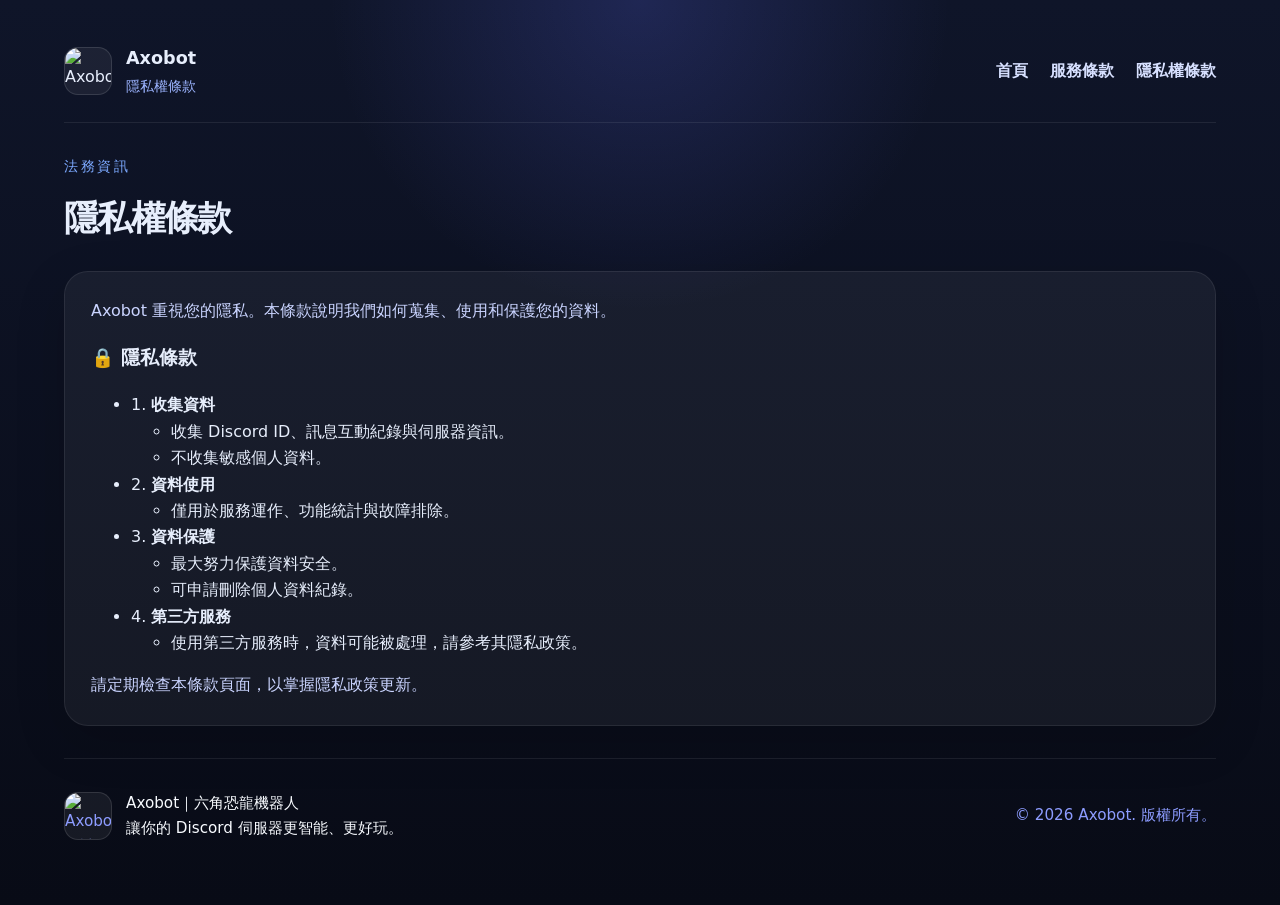
==== privacy.html @ b4e0b0f7 "Add files via upload" ====
<!DOCTYPE html>
<html lang="zh-Hant">
<head>
  <meta charset="UTF-8" />
  <meta name="viewport" content="width=device-width, initial-scale=1.0" />
  <title>隱私權條款 | Axobot</title>
  <meta name="description" content="Axobot 隱私權條款頁面。" />
  <link rel="icon" href="images/axo.png" />
  <link rel="stylesheet" href="style.css" />
</head>
<body>
  <div class="page-shell">
    <header class="site-header">
      <div class="header-brand">
        <img class="logo-icon" src="images/axo.png" alt="Axobot 標誌" />
        <div>
          <p class="brand-title">Axobot</p>
          <p class="brand-subtitle">隱私權條款</p>
        </div>
      </div>
      <nav class="site-nav">
        <a href="index.html">首頁</a>
        <a href="terms.html">服務條款</a>
        <a href="privacy.html">隱私權條款</a>
      </nav>
    </header>

    <main class="section">
      <div class="section-heading">
        <p class="section-eyebrow">法務資訊</p>
        <h2>隱私權條款</h2>
      </div>
      <div class="cta-card">
        <p>Axobot 重視您的隱私。本條款說明我們如何蒐集、使用和保護您的資料。</p>
        <h3>🔒 隱私條款</h3>
        <ul class="detail-list">
          <li>1. <strong>收集資料</strong>
            <ul>
              <li>收集 Discord ID、訊息互動紀錄與伺服器資訊。</li>
              <li>不收集敏感個人資料。</li>
            </ul>
          </li>
          <li>2. <strong>資料使用</strong>
            <ul>
              <li>僅用於服務運作、功能統計與故障排除。</li>
            </ul>
          </li>
          <li>3. <strong>資料保護</strong>
            <ul>
              <li>最大努力保護資料安全。</li>
              <li>可申請刪除個人資料紀錄。</li>
            </ul>
          </li>
          <li>4. <strong>第三方服務</strong>
            <ul>
              <li>使用第三方服務時，資料可能被處理，請參考其隱私政策。</li>
            </ul>
          </li>
        </ul>
        <p>請定期檢查本條款頁面，以掌握隱私政策更新。</p>
      </div>
    </main>

    <footer class="footer">
      <div class="footer-inner">
        <div class="footer-brand">
          <img class="footer-logo" src="images/axo.png" alt="Axobot 標誌" />
          <div>
            <p>Axobot｜六角恐龍機器人</p>
            <p>讓你的 Discord 伺服器更智能、更好玩。</p>
          </div>
        </div>
        <div class="footer-note">
          <p>© 2026 Axobot. 版權所有。</p>
        </div>
      </div>
    </footer>
  </div>
</body>
</html>
---- style.css ----
:root {
  color-scheme: dark;
  font-family: "Noto Sans TC", "Segoe UI", system-ui, sans-serif;
  background: #080b16;
  color: #e7eefc;
  line-height: 1.65;
}

* {
  box-sizing: border-box;
}

body {
  margin: 0;
  min-height: 100vh;
  background: radial-gradient(circle at top, rgba(97, 110, 255, 0.2), transparent 28%),
    linear-gradient(180deg, #0f1529 0%, #080b16 100%);
}

.page-shell {
  max-width: 1200px;
  margin: 0 auto;
  padding: 24px;
}

.site-header {
  display: flex;
  align-items: center;
  justify-content: space-between;
  gap: 16px;
  padding: 20px 0 24px;
  border-bottom: 1px solid rgba(255, 255, 255, 0.08);
}

.header-brand,
.footer-brand {
  display: flex;
  align-items: center;
  gap: 14px;
}

.logo-icon,
.footer-logo {
  width: 48px;
  height: 48px;
  border-radius: 14px;
  object-fit: cover;
  border: 1px solid rgba(255, 255, 255, 0.12);
  background: rgba(255, 255, 255, 0.06);
}

.brand-title {
  margin: 0;
  font-size: 1.1rem;
  font-weight: 700;
}

.brand-subtitle {
  margin: 2px 0 0;
  font-size: 0.88rem;
  color: #9cb4ff;
}

.site-nav {
  display: flex;
  gap: 22px;
  flex-wrap: wrap;
}

.site-nav a {
  color: #d7e0ff;
  text-decoration: none;
  font-weight: 600;
}

.site-nav a:hover {
  color: #ffffff;
}

.hero-section,
.section,
.footer {
  padding: 32px 0;
}

.hero-section {
  display: grid;
  grid-template-columns: 1.5fr 1fr;
  gap: 32px;
  align-items: center;
  padding-top: 40px;
}

.hero-copy {
  max-width: 680px;
}

.eyebrow,
.section-eyebrow {
  margin: 0 0 12px;
  color: #7ca9ff;
  text-transform: uppercase;
  letter-spacing: 0.2em;
  font-size: 0.85rem;
}

.hero-section h1,
.section-heading h2,
.highlight-copy h2,
.cta-card h2 {
  margin: 0;
  font-size: clamp(2rem, 2.7vw, 3.6rem);
  letter-spacing: -0.05em;
}

.hero-text,
.section-copy p,
.feature-card p,
.command-card p,
.highlight-item ul,
.cta-card p {
  color: #cad4ff;
  margin: 0;
  font-size: 1rem;
}

.hero-buttons,
.button-group {
  display: flex;
  flex-wrap: wrap;
  gap: 16px;
  margin-top: 28px;
}

.button {
  display: inline-flex;
  align-items: center;
  justify-content: center;
  padding: 14px 22px;
  border-radius: 999px;
  text-decoration: none;
  color: #fff;
  transition: transform 0.2s ease, box-shadow 0.2s ease, background-color 0.2s ease;
  font-weight: 600;
}

.button:hover {
  transform: translateY(-2px);
}

.button-primary {
  background: linear-gradient(135deg, #5f8bff, #7b61ff);
  box-shadow: 0 16px 36px rgba(106, 95, 255, 0.18);
}

.button-secondary {
  background: rgba(255, 255, 255, 0.08);
  border: 1px solid rgba(255, 255, 255, 0.12);
}

.hero-card,
.feature-card,
.command-card,
.highlight-item,
.cta-card {
  background: rgba(255, 255, 255, 0.05);
  border: 1px solid rgba(255, 255, 255, 0.08);
  border-radius: 24px;
  padding: 26px;
  box-shadow: 0 16px 50px rgba(0, 0, 0, 0.16);
}

.hero-card p,
.hero-card li,
.highlight-item li {
  color: #c6d0ff;
}

.hero-card ul,
.highlight-item ul,
.command-card ul {
  list-style: none;
  padding: 0;
  margin: 0;
}

.hero-card li,
.highlight-item li,
.command-card li {
  margin-bottom: 12px;
}

.section-heading {
  max-width: 760px;
  margin-bottom: 24px;
}

.feature-grid,
.highlight-grid,
.command-grid {
  display: grid;
  gap: 20px;
}

.feature-grid {
  grid-template-columns: repeat(2, minmax(0, 1fr));
}

.command-grid {
  grid-template-columns: repeat(2, minmax(0, 1fr));
}

.highlight-grid {
  grid-template-columns: repeat(3, minmax(0, 1fr));
}

.feature-card h3,
.command-card h3,
.highlight-item h3 {
  margin-top: 0;
  margin-bottom: 12px;
  color: #fff;
}

.highlight-item ul,
.command-card ul,
.usage-card ul {
  padding-left: 18px;
}

.highlight-item li,
.command-card li,
.usage-card li {
  margin-bottom: 10px;
}

.usage-grid {
  display: grid;
  gap: 20px;
  grid-template-columns: repeat(2, minmax(0, 1fr));
}

.usage-card {
  background: rgba(255, 255, 255, 0.05);
  border: 1px solid rgba(255, 255, 255, 0.08);
  border-radius: 24px;
  padding: 26px;
  box-shadow: 0 16px 50px rgba(0, 0, 0, 0.16);
}

.usage-card h3 {
  margin-top: 0;
  margin-bottom: 12px;
  color: #fff;
}

.section-cta {
  padding: 40px 0;
}

.footer {
  border-top: 1px solid rgba(255, 255, 255, 0.08);
  color: #8d9cff;
  font-size: 0.95rem;
  padding-bottom: 40px;
}

.footer-inner {
  display: flex;
  align-items: center;
  justify-content: space-between;
  gap: 18px;
  flex-wrap: wrap;
}

.footer-brand p {
  margin: 0;
  color: #f8fbff;
}

.footer-note {
  max-width: 560px;
}

.footer-note p {
  margin: 4px 0;
}

@media (max-width: 980px) {
  .hero-section {
    grid-template-columns: 1fr;
  }

  .feature-grid,
  .command-grid,
  .highlight-grid,
  .usage-grid {
    grid-template-columns: 1fr;
  }

  .site-header {
    align-items: flex-start;
  }

  .site-nav {
    width: 100%;
    justify-content: flex-start;
    gap: 14px;
  }
}

@media (max-width: 640px) {
  .page-shell {
    padding: 16px;
  }

  .site-header {
    flex-direction: column;
    align-items: stretch;
    padding-bottom: 16px;
  }

  .site-nav {
    justify-content: space-between;
    gap: 12px;
    flex-wrap: wrap;
    margin-top: 12px;
  }

  .hero-section,
  .section,
  .footer {
    padding: 20px 0;
  }

  .hero-card,
  .feature-card,
  .command-card,
  .highlight-item,
  .cta-card {
    padding: 22px;
  }

  .hero-buttons,
  .button-group {
    flex-direction: column;
  }

  .hero-copy {
    max-width: 100%;
  }

  .site-nav a {
    font-size: 0.95rem;
  }
}
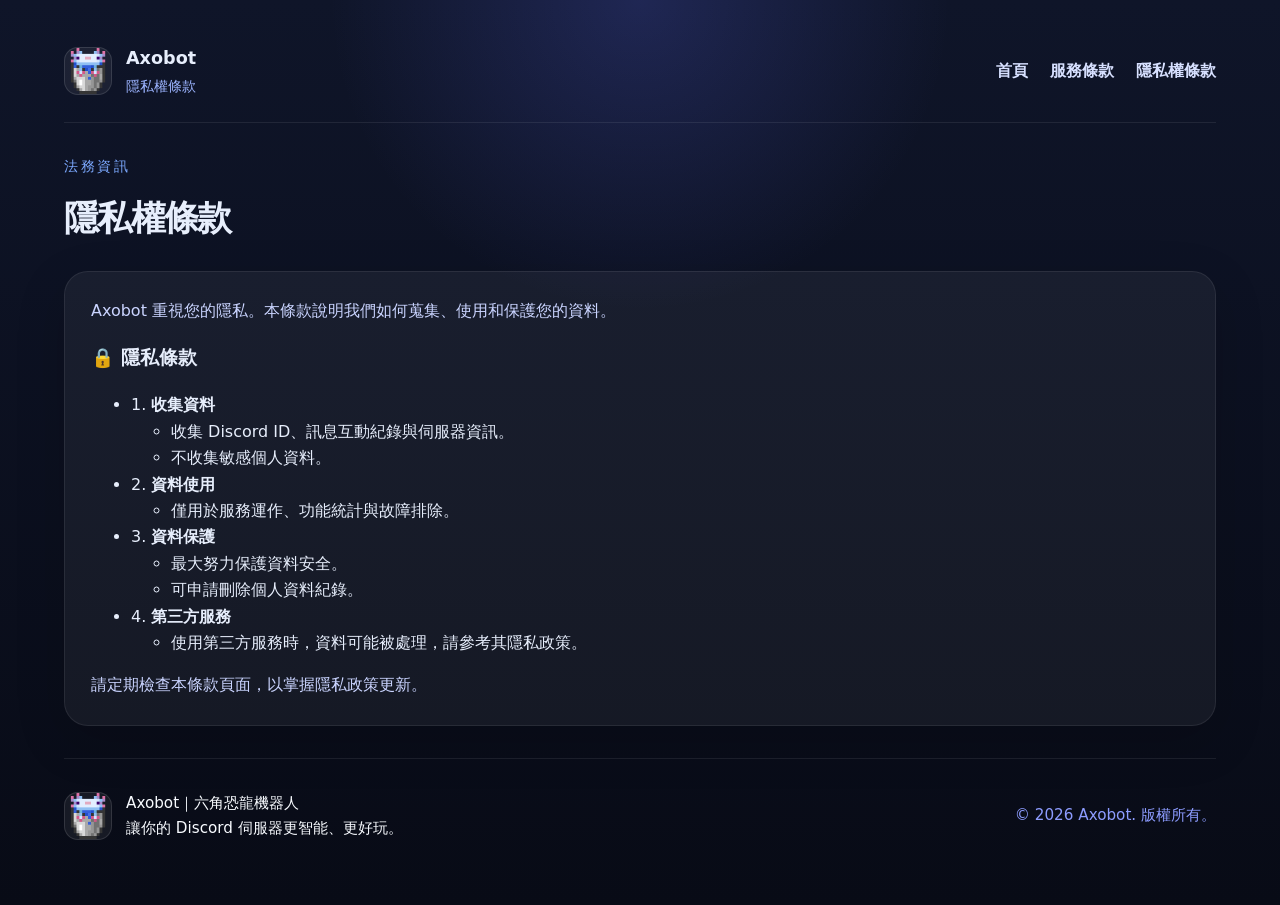
==== commit ff8ee5be: "Update privacy.html" ====
--- a/privacy.html
+++ b/privacy.html
@@ -5,14 +5,14 @@
   <meta name="viewport" content="width=device-width, initial-scale=1.0" />
   <title>隱私權條款 | Axobot</title>
   <meta name="description" content="Axobot 隱私權條款頁面。" />
-  <link rel="icon" href="images/axo.png" />
+  <link rel="icon" href="axo.png" />
   <link rel="stylesheet" href="style.css" />
 </head>
 <body>
   <div class="page-shell">
     <header class="site-header">
       <div class="header-brand">
-        <img class="logo-icon" src="images/axo.png" alt="Axobot 標誌" />
+        <img class="logo-icon" src="axo.png" alt="Axobot 標誌" />
         <div>
           <p class="brand-title">Axobot</p>
           <p class="brand-subtitle">隱私權條款</p>
@@ -64,7 +64,7 @@
     <footer class="footer">
       <div class="footer-inner">
         <div class="footer-brand">
-          <img class="footer-logo" src="images/axo.png" alt="Axobot 標誌" />
+          <img class="footer-logo" src="axo.png" alt="Axobot 標誌" />
           <div>
             <p>Axobot｜六角恐龍機器人</p>
             <p>讓你的 Discord 伺服器更智能、更好玩。</p>
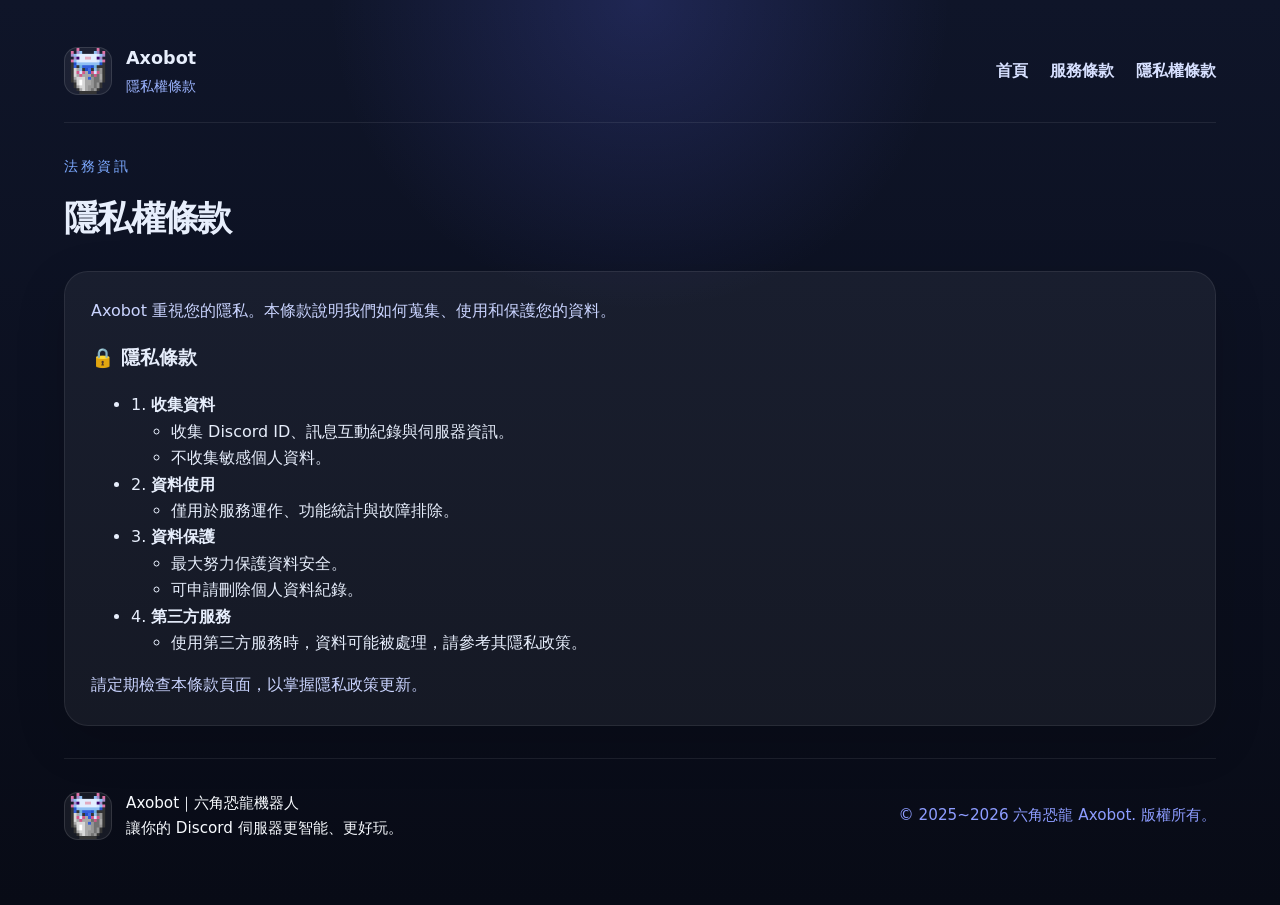
==== commit c8bb54b9: "Update privacy.html" ====
--- a/privacy.html
+++ b/privacy.html
@@ -71,7 +71,7 @@
           </div>
         </div>
         <div class="footer-note">
-          <p>© 2026 Axobot. 版權所有。</p>
+          <p>© 2025~2026 六角恐龍 Axobot. 版權所有。</p>
         </div>
       </div>
     </footer>
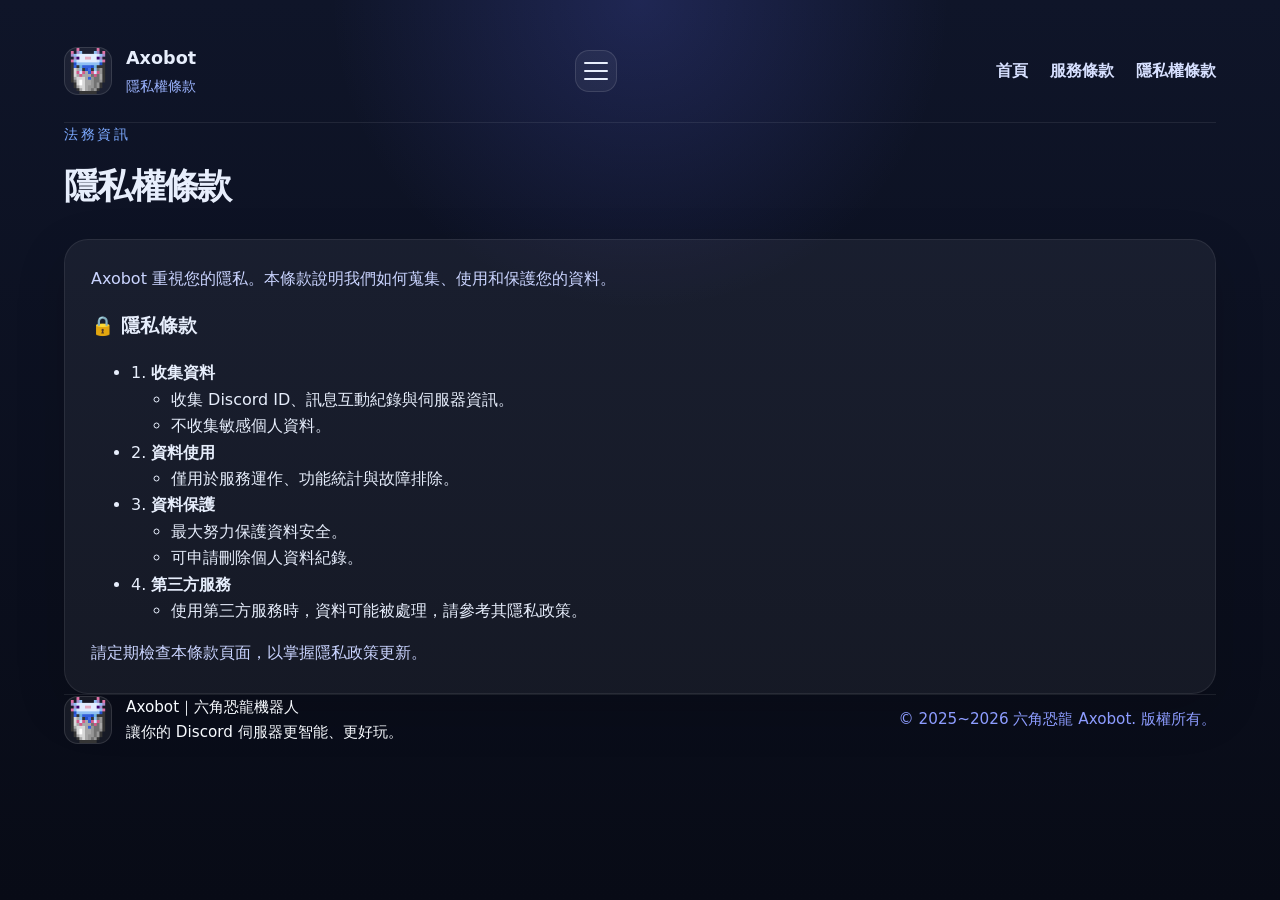
==== commit ecf283be: "更新手機漢堡圖示" ====
--- a/privacy.html
+++ b/privacy.html
@@ -18,7 +18,12 @@
           <p class="brand-subtitle">隱私權條款</p>
         </div>
       </div>
-      <nav class="site-nav">
+      <button class="nav-toggle" aria-label="開啟導覽選單" aria-expanded="false">
+        <span></span>
+        <span></span>
+        <span></span>
+      </button>
+      <nav class="site-nav" aria-label="主導覽">
         <a href="index.html">首頁</a>
         <a href="terms.html">服務條款</a>
         <a href="privacy.html">隱私權條款</a>
@@ -76,5 +81,14 @@
       </div>
     </footer>
   </div>
+  <script>
+    const navToggle = document.querySelector('.nav-toggle');
+    const siteNav = document.querySelector('.site-nav');
+    navToggle?.addEventListener('click', () => {
+      const expanded = navToggle.getAttribute('aria-expanded') === 'true';
+      navToggle.setAttribute('aria-expanded', String(!expanded));
+      siteNav.classList.toggle('active');
+    });
+  </script>
 </body>
 </html>
--- a/style.css
+++ b/style.css
@@ -65,6 +65,7 @@
   display: flex;
   gap: 22px;
   flex-wrap: wrap;
+  align-items: center;
 }
 
 .site-nav a {
@@ -77,10 +78,39 @@
   color: #ffffff;
 }
 
-.hero-section,
-.section,
-.footer {
-  padding: 32px 0;
+.nav-toggle {
+  display: none;
+  width: 42px;
+  height: 42px;
+  border: 1px solid rgba(255, 255, 255, 0.12);
+  border-radius: 14px;
+  background: rgba(255, 255, 255, 0.05);
+  cursor: pointer;
+  padding: 8px;
+  transition: background 0.2s ease, transform 0.2s ease;
+  display: inline-flex;
+  flex-direction: column;
+  justify-content: center;
+  align-items: center;
+  gap: 6px;
+}
+
+.nav-toggle:hover {
+  background: rgba(255, 255, 255, 0.12);
+  transform: translateY(-1px);
+}
+
+.nav-toggle span {
+  display: block;
+  width: 24px;
+  height: 2px;
+  background: #e7eefc;
+  border-radius: 999px;
+  transition: transform 0.25s ease, opacity 0.25s ease;
+}
+
+.nav-toggle span:last-child {
+  margin-bottom: 0;
 }
 
 .hero-section {
@@ -320,11 +350,36 @@
     padding-bottom: 16px;
   }
 
+  .nav-toggle {
+    display: flex;
+  }
+
   .site-nav {
-    justify-content: space-between;
-    gap: 12px;
-    flex-wrap: wrap;
+    flex-direction: column;
+    align-items: stretch;
+    max-height: 0;
+    overflow: hidden;
+    transition: max-height 0.25s ease, opacity 0.25s ease;
+    opacity: 0;
+    width: 100%;
     margin-top: 12px;
+  }
+
+  .site-nav.active {
+    max-height: 480px;
+    opacity: 1;
+  }
+
+  .site-nav a {
+    padding: 14px 16px;
+    border-radius: 16px;
+    background: rgba(255, 255, 255, 0.04);
+    margin-bottom: 10px;
+    font-size: 0.95rem;
+  }
+
+  .site-nav a:last-child {
+    margin-bottom: 0;
   }
 
   .hero-section,
@@ -349,8 +404,4 @@
   .hero-copy {
     max-width: 100%;
   }
-
-  .site-nav a {
-    font-size: 0.95rem;
-  }
-}
+}
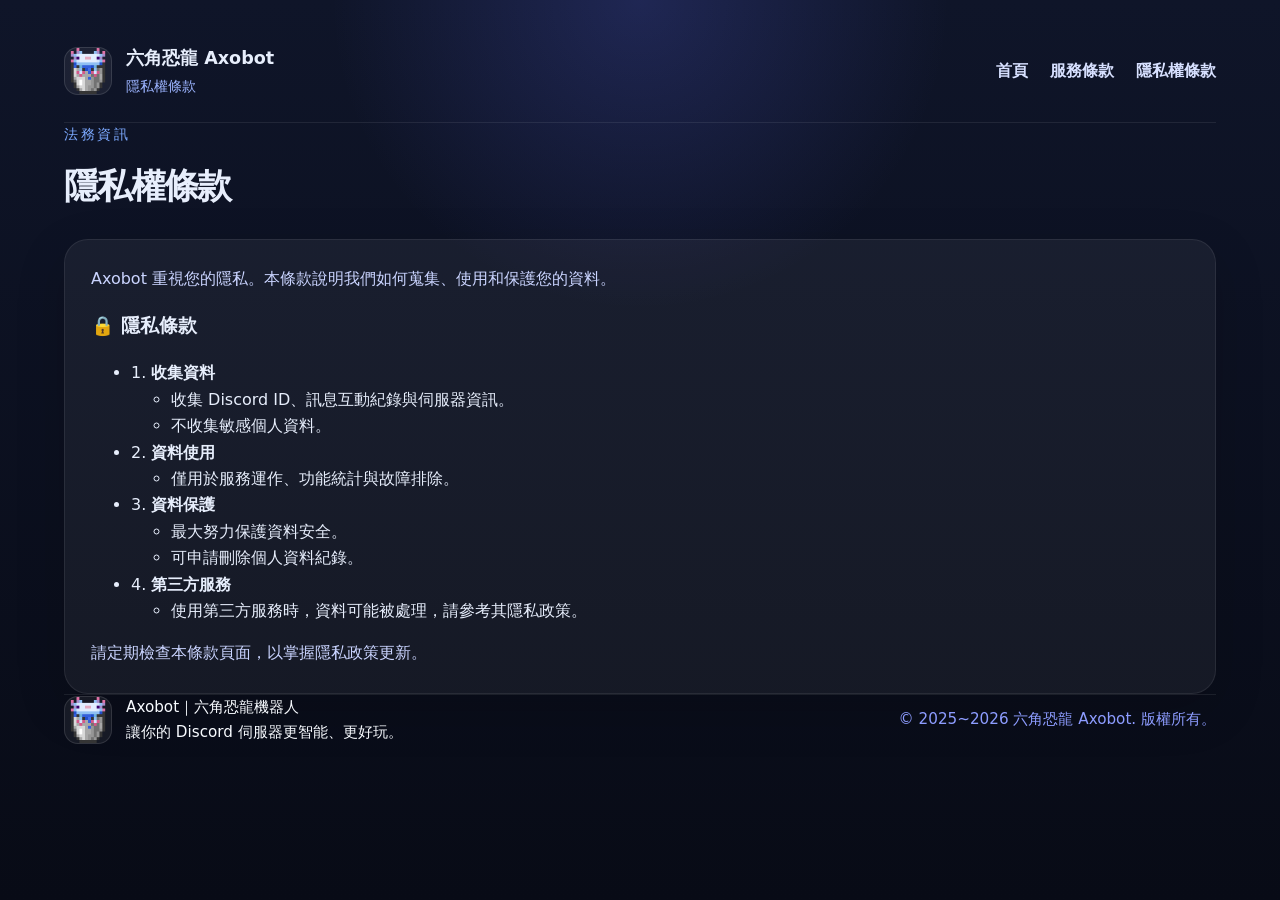
==== commit 9ca1e1c1: "Update privacy.html" ====
--- a/privacy.html
+++ b/privacy.html
@@ -14,7 +14,7 @@
       <div class="header-brand">
         <img class="logo-icon" src="axo.png" alt="Axobot 標誌" />
         <div>
-          <p class="brand-title">Axobot</p>
+          <p class="brand-title">六角恐龍 Axobot</p>
           <p class="brand-subtitle">隱私權條款</p>
         </div>
       </div>
--- a/style.css
+++ b/style.css
@@ -345,8 +345,10 @@
   }
 
   .site-header {
-    flex-direction: column;
-    align-items: stretch;
+    flex-direction: row;
+    align-items: center;
+    justify-content: space-between;
+    flex-wrap: wrap;
     padding-bottom: 16px;
   }
 
@@ -404,4 +406,21 @@
   .hero-copy {
     max-width: 100%;
   }
-}
+
+  .footer-inner {
+    flex-direction: column;
+    align-items: flex-start;
+    text-align: left;
+  }
+
+  .footer-note {
+    max-width: 100%;
+    width: 100%;
+    text-align: center;
+  }
+}
+@media (min-width: 641px) {
+  .nav-toggle {
+    display: none !important;
+  }
+}
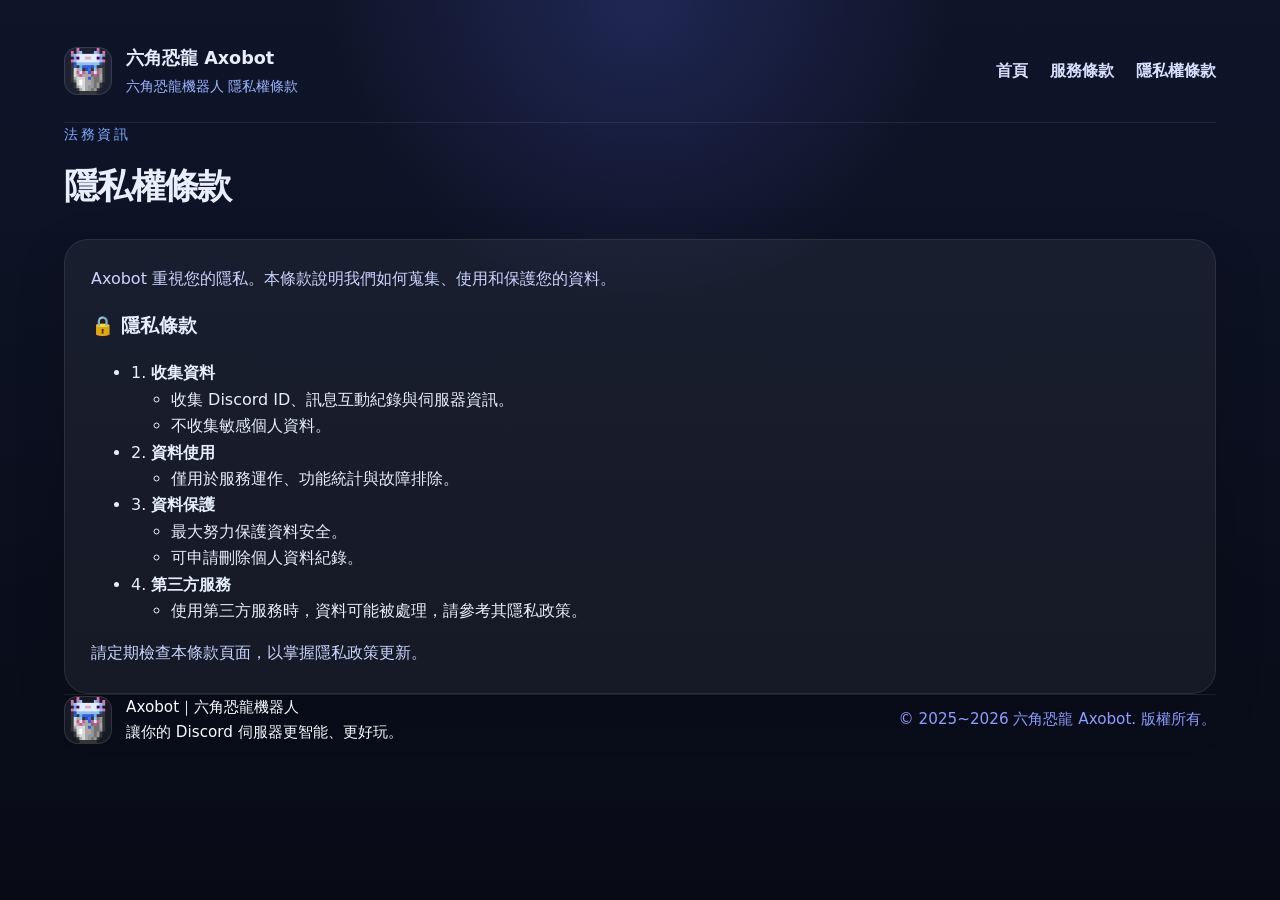
==== commit 5169d4fc: "Update privacy.html" ====
--- a/privacy.html
+++ b/privacy.html
@@ -15,7 +15,7 @@
         <img class="logo-icon" src="axo.png" alt="Axobot 標誌" />
         <div>
           <p class="brand-title">六角恐龍 Axobot</p>
-          <p class="brand-subtitle">隱私權條款</p>
+          <p class="brand-subtitle">六角恐龍機器人 隱私權條款</p>
         </div>
       </div>
       <button class="nav-toggle" aria-label="開啟導覽選單" aria-expanded="false">
